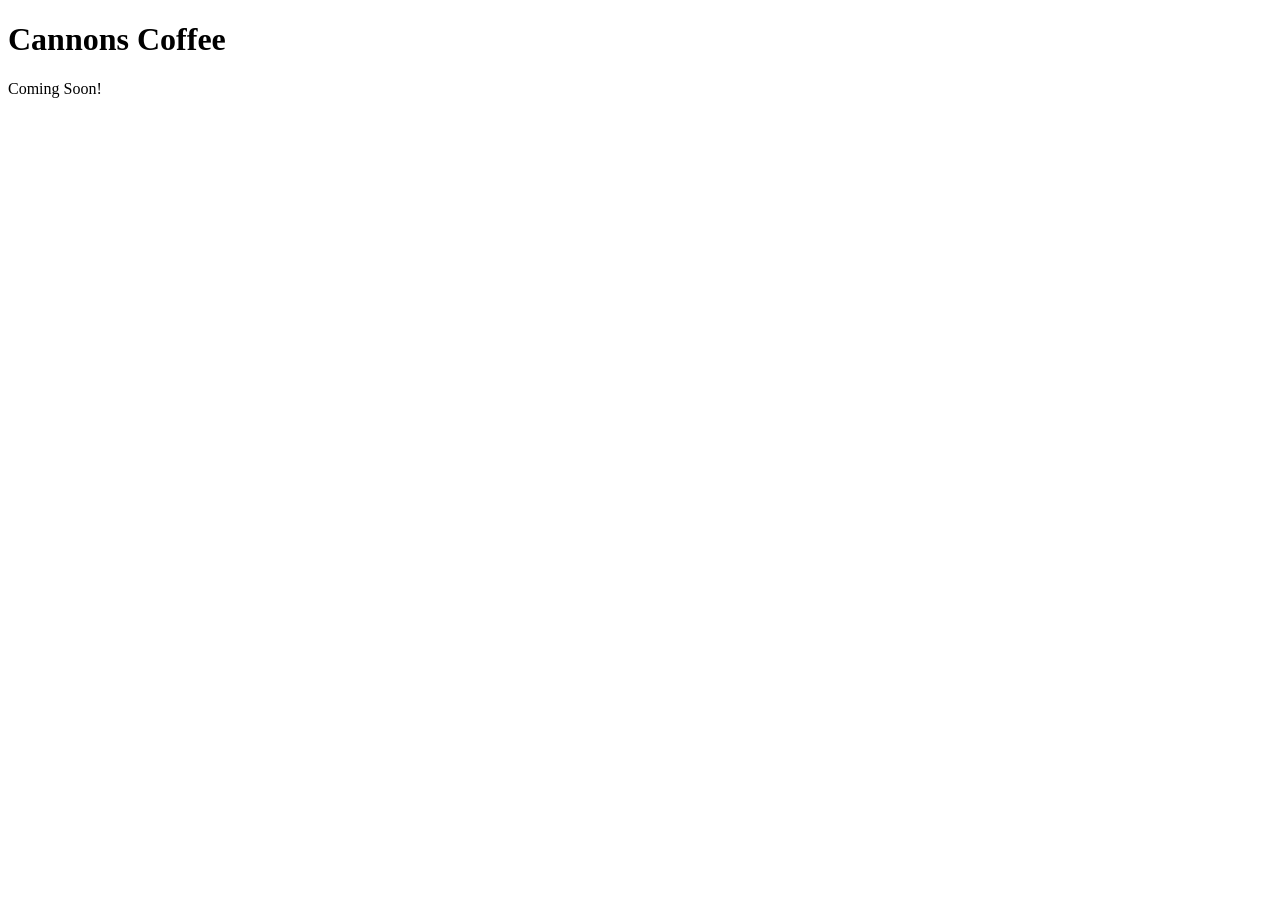
==== index.html @ a5be9b21 "initial commit" ====
<!DOCTYPE html>
<html lang="en">

<head>
    <meta charset="UTF-8">
    <meta name="viewport" content="width=device-width, initial-scale=1.0">
    <title>Document</title>
    <link rel="stylesheet" href="">
</head>

<body>
    <header>
        <h1>Cannons Coffee</h1>
    </header>
    <main>
        <p>Coming Soon!</p>
    </main>
    <footer>
    </footer>
</body>

</html>
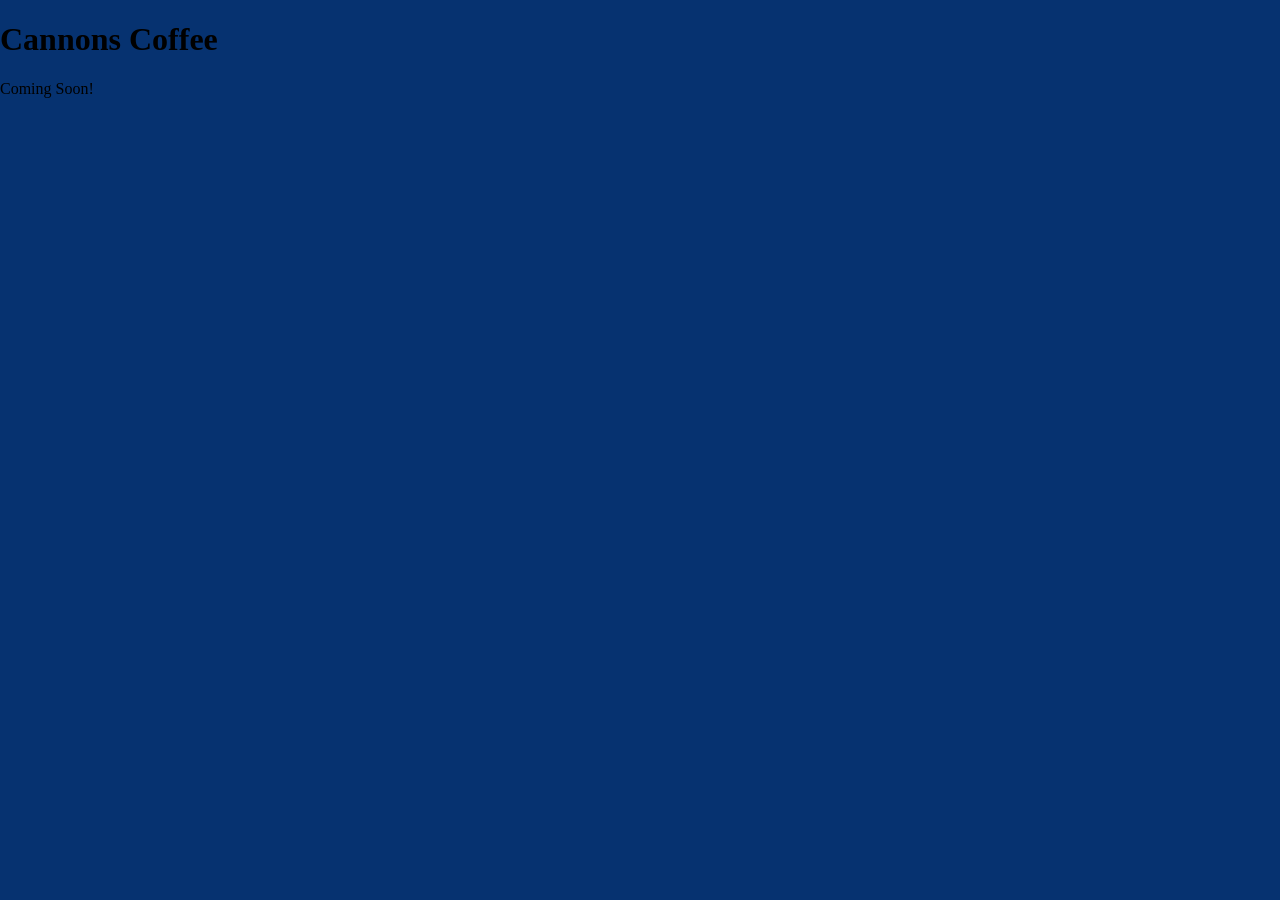
==== commit a76cd04e: "linked css to html" ====
--- a/index.html
+++ b/index.html
@@ -5,7 +5,7 @@
     <meta charset="UTF-8">
     <meta name="viewport" content="width=device-width, initial-scale=1.0">
     <title>Document</title>
-    <link rel="stylesheet" href="">
+    <link rel="stylesheet" href="./CSS/style.css">
 </head>
 
 <body>
--- a/CSS/style.css
+++ b/CSS/style.css
@@ -0,0 +1,16 @@
+/* BASIC FORMATTING */
+html {
+  box-sizing: border-box;
+}
+*,
+*:before,
+*:after {
+  box-sizing: inherit;
+}
+
+body {
+  color: black;
+  background-color: #063270;
+  margin: 0;
+  padding: 0;
+}
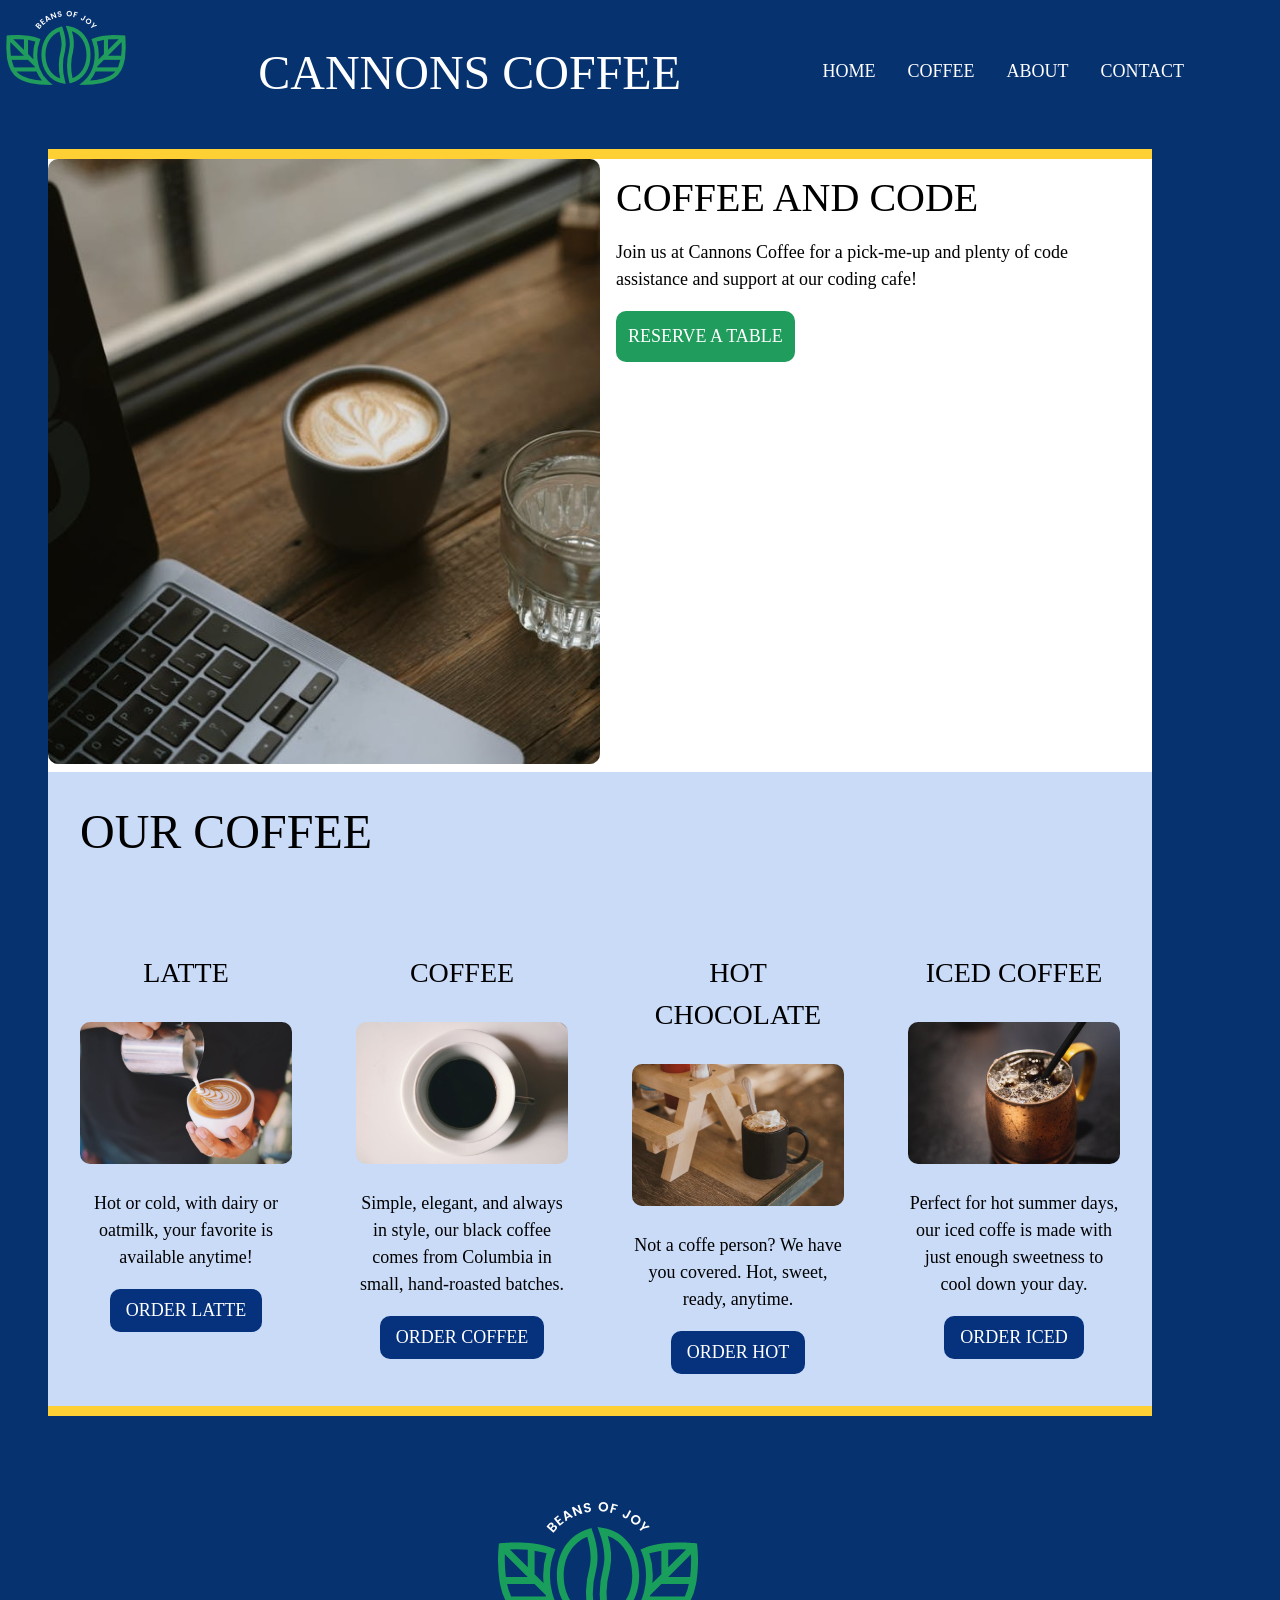
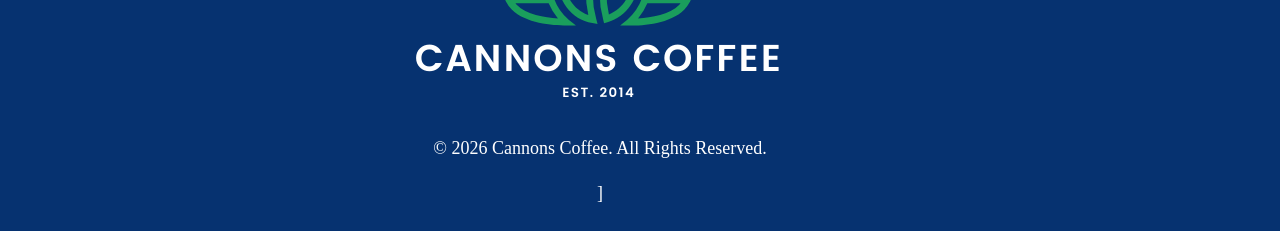
==== commit f7e3cc6b: "add styles and html" ====
--- a/index.html
+++ b/index.html
@@ -1,5 +1,6 @@
 <!DOCTYPE html>
 <html lang="en">
+
 
 <head>
     <meta charset="UTF-8">
@@ -9,14 +10,81 @@
 </head>
 
 <body>
-    <header>
-        <h1>Cannons Coffee</h1>
-    </header>
-    <main>
-        <p>Coming Soon!</p>
-    </main>
-    <footer>
-    </footer>
+    <div class="wrapper">
+        <header>
+            <div class="logo"> <a> <img src="./images/logo-nav.png" alt="Cannons Coffee, Beans of Joy"></a>
+            </div>
+            <h1>Cannons Coffee</h1>
+            <nav>
+                <ul>
+                    <li><a href="index.html" target="_blank">Home</a> </li>
+                    <li><a href="latte.html" target="_blank">Coffee</a></li>
+                    <li><a href="https://www.starbucks.com/" target="_blank">About</a></li>
+                    <li><a href="mailto:jennford1512@gmail.com">Contact</a></li>
+                </ul>
+            </nav>
+        </header>
+
+        <main>
+            <div class="container">
+                <div class="child1">
+                    <a> <img class="coffeecomp" src="images/coffee-computer.jpg"
+                            alt="Alt text: Laptop with a cup of coffee and a glass of water"></a>
+                </div>
+
+                <div class="child2">
+                    <h2>Coffee and Code </h2>
+                    <p>Join us at Cannons Coffee for a pick-me-up and plenty of code assistance and support at our
+                        coding cafe! </p>
+                    <a href="https://www.google.com/" class="button1"> reserve a table</a>
+                </div>
+            </div>
+
+            <div class="title">
+                <h1>OUR COFFEE</h1>
+            </div>
+
+            <div class="container2">
+
+                <div class="card">
+
+                    <h3>latte</h3>
+
+                    <img src="./images/latte.jpg" alt="latte in a cup">
+                    <p>Hot or cold, with dairy or oatmilk, your favorite is available anytime!</p>
+                    <a href="" class="button2"> order latte </a>
+                </div>
+                <div class="card">
+                    <h3>Coffee</h3>
+                    <img src="./images/coffee.jpg" alt="coffee in a cup">
+                    <p>Simple, elegant, and always in style, our black coffee comes from Columbia in small,
+                        hand-roasted batches.</p>
+                    <a href="" class="button3"> order coffee</a>
+                </div>
+                <div class="card">
+                    <h3>Hot Chocolate</h3>
+                    <img src="./images/hotchoc.jpg" alt="Hot chocolate in a cup with whipped cream" />
+                    <p>Not a coffe person? We have you covered. Hot, sweet, ready, anytime.</p>
+                    <a href="" class="button4">Order hot</a>
+
+                </div>
+                <div class="card">
+                    <h3> Iced Coffee</h3>
+                    <img src="./images/iced.jpg" alt="Iced coffe in a mug with a straw">
+                    <p> Perfect for hot summer days, our iced coffe is made with just enough sweetness to cool down your
+                        day.
+                    </p>
+                    <a href="" class="button5"> Order Iced</a>
+                </div>
+            </div>
+
+        </main>
+        <footer>
+            <center><img src="images/logo-footer.png" alt="Cannons Coffee, Beans of Joy!">
+                <p>&copy; 2026 Cannons Coffee. All Rights Reserved.</p>]
+            </center>
+        </footer>
+    </div>
 </body>
 
 </html>
--- a/CSS/style.css
+++ b/CSS/style.css
@@ -1,3 +1,5 @@
+@import url('https://fonts.googleapis.com/css2?family=Montserrat:ital,wght@0,100..900;1,100..900&display=swap');
+
 /* BASIC FORMATTING */
 html {
   box-sizing: border-box;
@@ -8,9 +10,238 @@
   box-sizing: inherit;
 }
 
+
+:root {
+--black: #000000;
+--catalina: #06327d;
+--bluetiful: #2b70e4;
+--vegan: #209d5c;
+--sunglow: #ffd034;
+--white: #ffffff;
+--lightblue: #cadbf8;
+--border-radius: 10px;
+--montserrat: Monserrat;
+
+ }
+
 body {
-  color: black;
+  font-family: var(--Montserrat);
+  line-height: 1.5;
+  font-size: 1.125rem;
+  color: var(--black);
   background-color: #063270;
   margin: 0;
   padding: 0;
-}
+  border-radius: 10px;
+}
+main {
+  text-align: center;
+  border-bottom: 10px solid var(--sunglow);
+  border-top: 10px solid var(--sunglow);
+ margin: 3rem;
+ padding: 0;
+}
+h1 {
+line-height: 1.1667;
+font-size: 3rem;
+font-weight: 300;
+text-transform: uppercase;
+margin: 0;
+display: inline-block;
+}
+h2 {
+line-height: 1.1667;
+font-size: 2.5rem;
+font-weight: 300;
+text-transform: uppercase;
+margin: 0;
+}
+h3 {
+  font-weight: 300;
+  font-size: 1.75rem;
+  display: inline-block;
+  text-transform: uppercase;
+}
+.title {
+  text-align: left;
+  background-color: var(--lightblue);
+  padding: 2rem;
+  margin: 0;
+  font-weight: 300;
+  }
+img {
+  max-width: 100%;
+  border-radius: 10px;
+}
+.wrapper {
+  max-width: 1200px;
+  padding: 0 auto;
+  margin: 0;
+  font-family: var(--Montserrat);
+  /* justify-content: center; */
+  /* display: grid;
+  grid-template-columns: 1fr;
+  gap: 1rem; */
+  }
+
+  .button1 {
+    text-transform: uppercase;
+    background-color: var(--vegan);
+    color: var(--white);
+    border-radius: 10px;
+    text-decoration: none;
+   display: inline-block;
+    padding: 0.75rem;
+
+  }
+  .button2 {
+    text-transform: uppercase;
+    background-color: var(--catalina);
+    color: var(--white);
+    border-radius: 10px;
+    text-decoration: none;
+     text-align: center;
+    display: inline-block;
+    margin: 0;
+    padding: 0.5rem 1rem;
+  }
+
+  .button3 {
+    text-transform: uppercase;
+    background-color: var(--catalina);
+    color: var(--white);
+    border-radius: 10px;
+    text-decoration: none;
+     text-align: center;
+    display: inline-block;
+    margin: 0;
+    padding: 0.5rem 1rem;
+  }
+  .button4 {
+    text-transform: uppercase;
+    background-color: var(--catalina);
+    color: var(--white);
+    border-radius: 10px;
+    text-decoration: none;
+     text-align: center;
+    display: inline-block;
+    margin: 0;
+    padding: 0.5rem 1rem;
+  }
+  .button5 {
+    text-transform: uppercase;
+    background-color: var(--catalina);
+    color: var(--white);
+    border-radius: 10px;
+    text-decoration: none;
+     text-align: center;
+    display: inline-block;
+    margin: 0;
+    padding: 0.5rem 1rem;
+  }
+   nav ul {
+  display: flex;
+  flex-flow: row wrap;
+  list-style-type: none;
+  align-items: center;
+  padding: 0;
+  margin: 0;
+}
+nav a {
+  display: block;
+  color: var(--white);
+  text-decoration: none;
+  padding: 1rem;
+  text-transform: uppercase;
+}
+  header {
+  text-align: center;
+  display: flex;
+  flex-flow: row wrap;
+  justify-content: space-between;
+  align-items: flex-end;
+  margin: 0;
+  padding: 0;
+  color: var(--white);
+}
+ 
+.logo {
+  display: flex;
+  justify-content: space-evenly;
+  padding: 0.4rem;
+  margin: 0;
+  /* align-items: center; */
+}
+
+.button {
+  text-transform: uppercase;
+  background-color: var(--catalina);
+  color: var(--white);
+  border-radius: 10px;
+  display: inline-block;
+  text-decoration: none;
+  padding: 0.5rem 1rem;
+}
+
+
+.container {
+  display: grid;
+  grid-template-columns: repeat(2, 1fr);
+  margin: 0;
+  padding: 0;
+/* gap: 1rem; */
+text-align: left;
+background-color: var(--white);
+}
+.container2 {
+   background-color: var(--lightblue);
+  grid-template-columns: 1fr 1fr 1fr 1fr;
+  display: grid;
+  gap: 4rem;
+  padding: 2rem;
+  margin: 0;
+
+}
+.child1 {
+  border-radius: 0;
+  padding: 0;
+  margin: 0;
+}
+.child2 {
+   padding: 1rem;
+}
+
+
+.coffeecomp {
+  width: 100%;
+
+}
+
+.movetoblue {
+  grid-column: 1/5;
+}
+
+footer {
+  color: var(--white);
+  padding: 1.5rem;
+  margin: 0;
+text-align: center;
+}
+/* .card img {
+  border-radius: var(--border-radius);
+} */
+
+
+@media (max-width: 650px) {
+  .container {
+     grid-template-columns: 1fr 1fr 1fr 1fr;
+     gap: 2rem;
+  }
+}
+
+@media (max-width: 1000px) {
+  header {
+   justify-content: center;
+    
+  }
+}
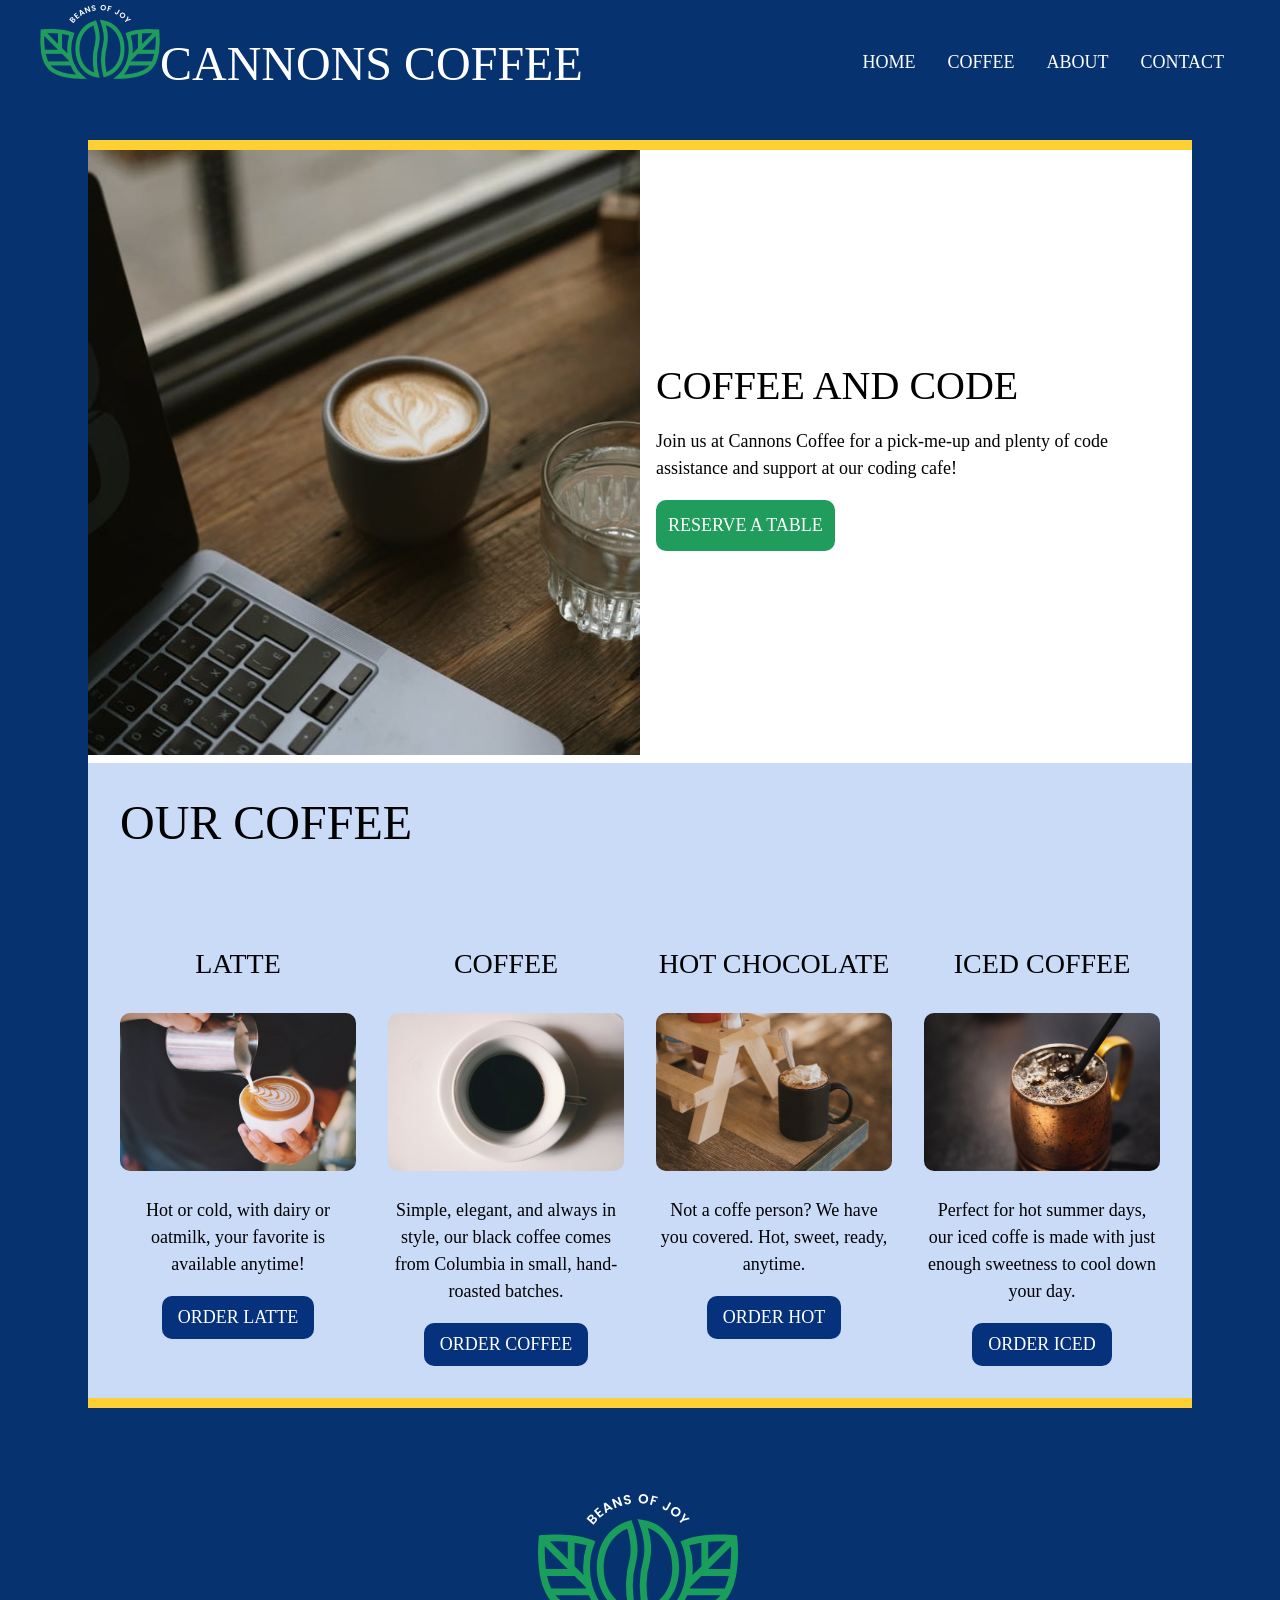
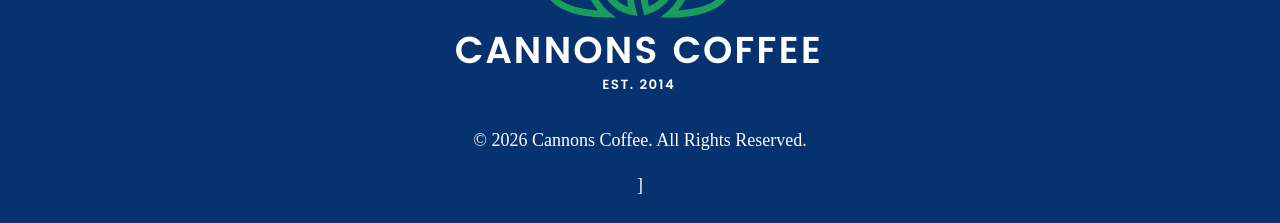
==== commit 91cf1126: "compltede styles and html" ====
--- a/index.html
+++ b/index.html
@@ -12,9 +12,9 @@
 <body>
     <div class="wrapper">
         <header>
-            <div class="logo"> <a> <img src="./images/logo-nav.png" alt="Cannons Coffee, Beans of Joy"></a>
-            </div>
-            <h1>Cannons Coffee</h1>
+
+
+            <h1><img src="./images/logo-nav.png" alt="Cannons Coffee, Beans of Joy">Cannons Coffee</h1>
             <nav>
                 <ul>
                     <li><a href="index.html" target="_blank">Home</a> </li>
@@ -28,15 +28,15 @@
         <main>
             <div class="container">
                 <div class="child1">
-                    <a> <img class="coffeecomp" src="images/coffee-computer.jpg"
-                            alt="Alt text: Laptop with a cup of coffee and a glass of water"></a>
+                    <img class="coffeecomp" src="images/coffee-computer.jpg"
+                            alt="Laptop with a cup of coffee and a glass of water">
                 </div>
 
                 <div class="child2">
                     <h2>Coffee and Code </h2>
                     <p>Join us at Cannons Coffee for a pick-me-up and plenty of code assistance and support at our
                         coding cafe! </p>
-                    <a href="https://www.google.com/" class="button1"> reserve a table</a>
+                    <a href="https://www.google.com/" class="button1" target="_blank"> reserve a table</a>
                 </div>
             </div>
 
--- a/CSS/style.css
+++ b/CSS/style.css
@@ -68,15 +68,16 @@
   padding: 2rem;
   margin: 0;
   font-weight: 300;
+ 
   }
 img {
   max-width: 100%;
-  border-radius: 10px;
+
 }
 .wrapper {
   max-width: 1200px;
-  padding: 0 auto;
-  margin: 0;
+  padding: 0;
+  margin: 0 auto;
   font-family: var(--Montserrat);
   /* justify-content: center; */
   /* display: grid;
@@ -158,7 +159,7 @@
   text-align: center;
   display: flex;
   flex-flow: row wrap;
-  justify-content: space-between;
+  justify-content: center;
   align-items: flex-end;
   margin: 0;
   padding: 0;
@@ -195,12 +196,16 @@
 }
 .container2 {
    background-color: var(--lightblue);
-  grid-template-columns: 1fr 1fr 1fr 1fr;
+  grid-template-columns: 1fr;
   display: grid;
   gap: 4rem;
   padding: 2rem;
   margin: 0;
-
+  
+
+}
+.container2 img {
+  border-radius: 10px;
 }
 .child1 {
   border-radius: 0;
@@ -209,6 +214,8 @@
 }
 .child2 {
    padding: 1rem;
+   align-self: center;
+   
 }
 
 
@@ -232,16 +239,22 @@
 } */
 
 
-@media (max-width: 650px) {
-  .container {
-     grid-template-columns: 1fr 1fr 1fr 1fr;
+@media (min-width: 650px) {
+  .container2 {
+     grid-template-columns: 1fr 1fr;
      gap: 2rem;
   }
-}
-
-@media (max-width: 1000px) {
+
+}
+
+@media (min-width: 1000px) {
   header {
-   justify-content: center;
-    
-  }
-}
+   justify-content: space-between;
+  
+  }
+  .container2 {
+ grid-template-columns: 1fr 1fr 1fr 1fr;
+     gap: 2rem;
+  }
+ 
+}
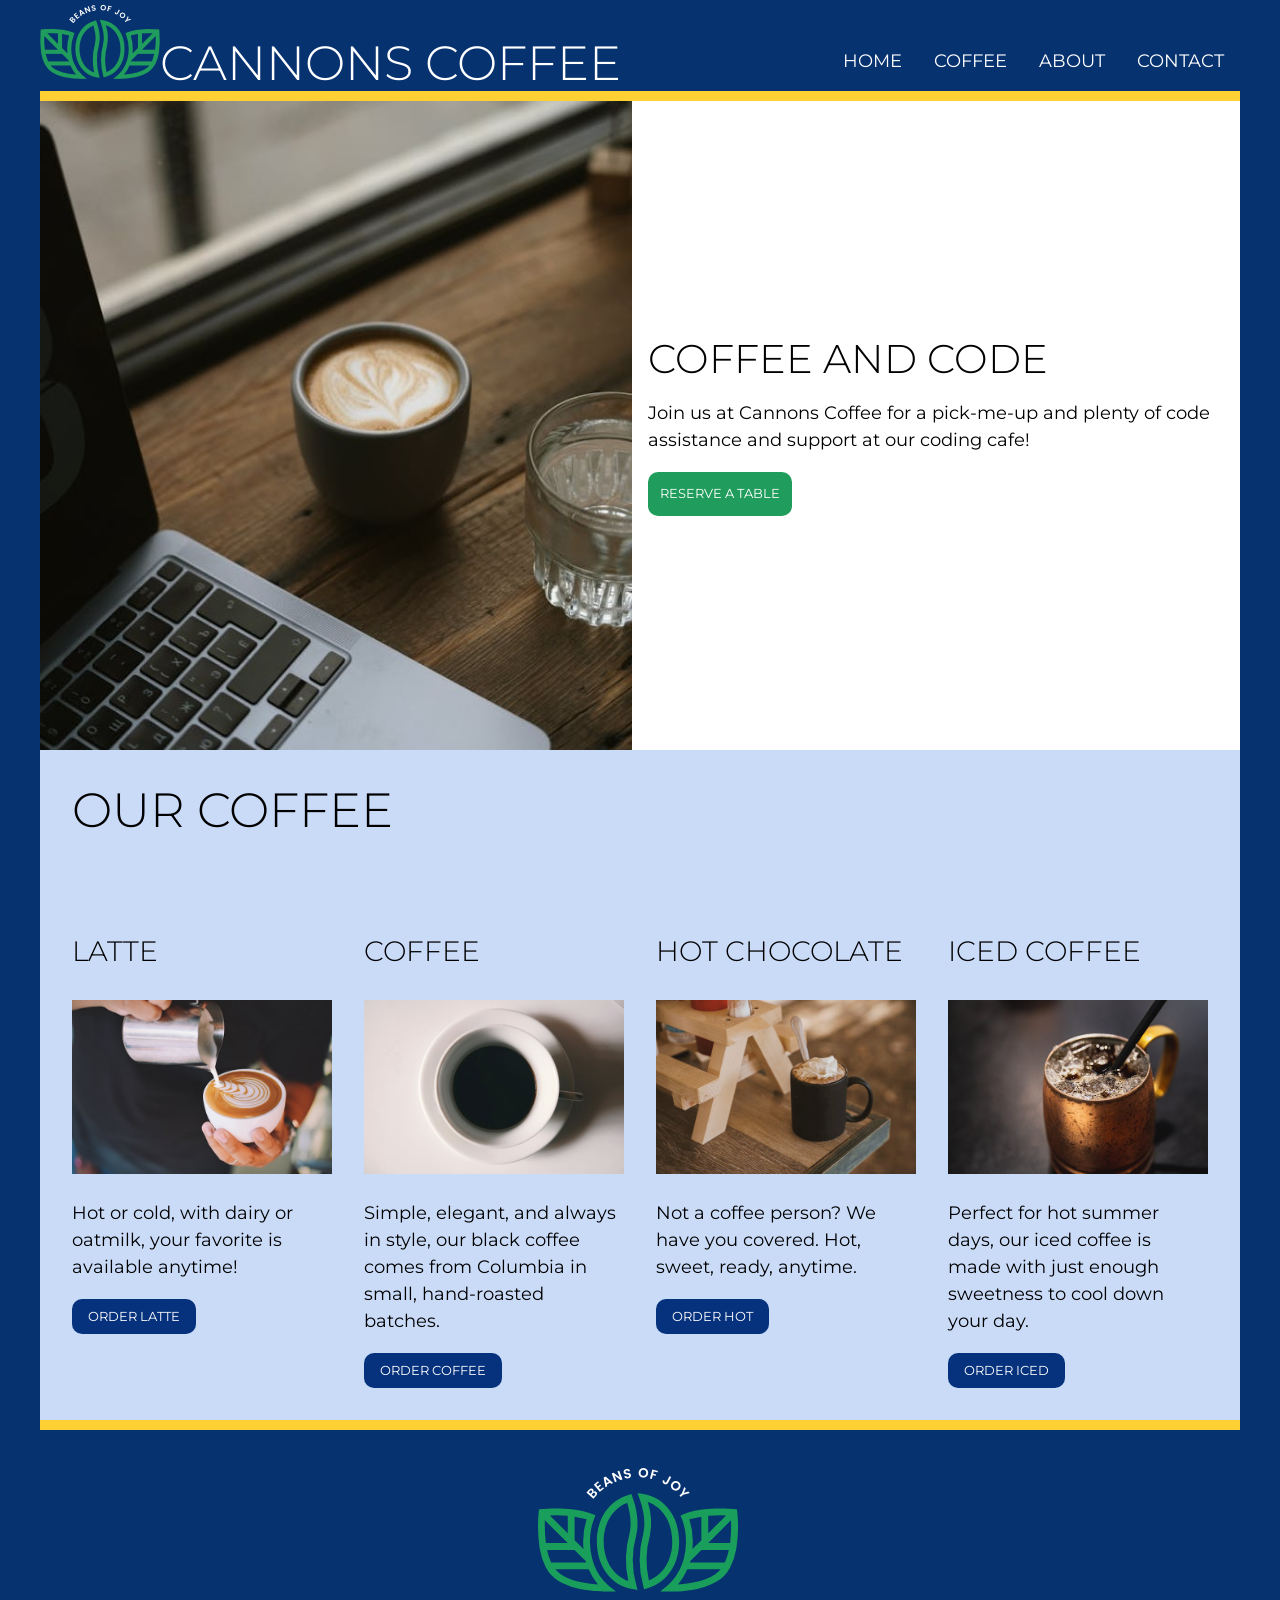
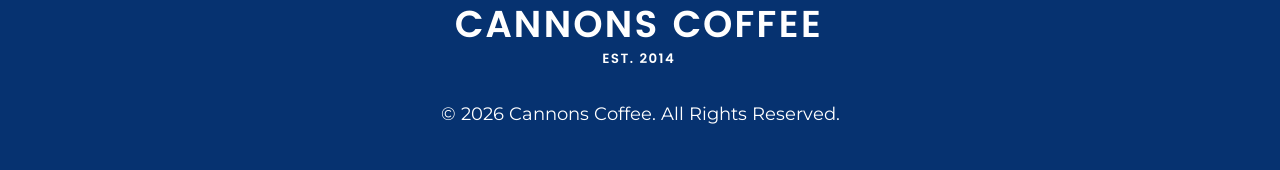
==== commit d587e801: "had to correct styles and also html" ====
--- a/index.html
+++ b/index.html
@@ -27,12 +27,10 @@
 
         <main>
             <div class="container">
-                <div class="child1">
-                    <img class="coffeecomp" src="images/coffee-computer.jpg"
-                            alt="Laptop with a cup of coffee and a glass of water">
-                </div>
 
-                <div class="child2">
+                <img class="coffeecomp" src="images/coffee-computer.jpg"
+                    alt="Laptop with a cup of coffee and a glass of water">
+                <div>
                     <h2>Coffee and Code </h2>
                     <p>Join us at Cannons Coffee for a pick-me-up and plenty of code assistance and support at our
                         coding cafe! </p>
@@ -64,14 +62,15 @@
                 <div class="card">
                     <h3>Hot Chocolate</h3>
                     <img src="./images/hotchoc.jpg" alt="Hot chocolate in a cup with whipped cream" />
-                    <p>Not a coffe person? We have you covered. Hot, sweet, ready, anytime.</p>
+                    <p>Not a coffee person? We have you covered. Hot, sweet, ready, anytime.</p>
                     <a href="" class="button4">Order hot</a>
 
                 </div>
                 <div class="card">
                     <h3> Iced Coffee</h3>
                     <img src="./images/iced.jpg" alt="Iced coffe in a mug with a straw">
-                    <p> Perfect for hot summer days, our iced coffe is made with just enough sweetness to cool down your
+                    <p> Perfect for hot summer days, our iced coffee is made with just enough sweetness to cool down
+                        your
                         day.
                     </p>
                     <a href="" class="button5"> Order Iced</a>
@@ -80,9 +79,9 @@
 
         </main>
         <footer>
-            <center><img src="images/logo-footer.png" alt="Cannons Coffee, Beans of Joy!">
-                <p>&copy; 2026 Cannons Coffee. All Rights Reserved.</p>]
-            </center>
+            <img src="images/logo-footer.png" alt="Cannons Coffee, Beans of Joy!">
+            <p>&copy; 2026 Cannons Coffee. All Rights Reserved.</p>
+
         </footer>
     </div>
 </body>
--- a/CSS/style.css
+++ b/CSS/style.css
@@ -20,25 +20,25 @@
 --white: #ffffff;
 --lightblue: #cadbf8;
 --border-radius: 10px;
---montserrat: Monserrat;
+--montserrat: Montserrat;
 
  }
 
 body {
-  font-family: var(--Montserrat);
+  font-family: var(--montserrat);
   line-height: 1.5;
   font-size: 1.125rem;
   color: var(--black);
   background-color: #063270;
   margin: 0;
-  padding: 0;
-  border-radius: 10px;
+  /* padding: 0; */
+  /* border-radius: 10px; */
 }
 main {
-  text-align: center;
+  text-align: left;
   border-bottom: 10px solid var(--sunglow);
   border-top: 10px solid var(--sunglow);
- margin: 3rem;
+ margin: 0;
  padding: 0;
 }
 h1 {
@@ -68,8 +68,8 @@
   padding: 2rem;
   margin: 0;
   font-weight: 300;
- 
-  }
+
+ }
 img {
   max-width: 100%;
 
@@ -78,11 +78,8 @@
   max-width: 1200px;
   padding: 0;
   margin: 0 auto;
-  font-family: var(--Montserrat);
-  /* justify-content: center; */
-  /* display: grid;
-  grid-template-columns: 1fr;
-  gap: 1rem; */
+
+
   }
 
   .button1 {
@@ -93,6 +90,7 @@
     text-decoration: none;
    display: inline-block;
     padding: 0.75rem;
+     font-size: .8rem;
 
   }
   .button2 {
@@ -105,6 +103,7 @@
     display: inline-block;
     margin: 0;
     padding: 0.5rem 1rem;
+     font-size: .8rem;
   }
 
   .button3 {
@@ -117,6 +116,7 @@
     display: inline-block;
     margin: 0;
     padding: 0.5rem 1rem;
+     font-size: .8rem;
   }
   .button4 {
     text-transform: uppercase;
@@ -128,6 +128,7 @@
     display: inline-block;
     margin: 0;
     padding: 0.5rem 1rem;
+     font-size: .8rem;
   }
   .button5 {
     text-transform: uppercase;
@@ -139,6 +140,7 @@
     display: inline-block;
     margin: 0;
     padding: 0.5rem 1rem;
+     font-size: .8rem;
   }
    nav ul {
   display: flex;
@@ -155,7 +157,8 @@
   padding: 1rem;
   text-transform: uppercase;
 }
-  header {
+ 
+header {
   text-align: center;
   display: flex;
   flex-flow: row wrap;
@@ -171,7 +174,7 @@
   justify-content: space-evenly;
   padding: 0.4rem;
   margin: 0;
-  /* align-items: center; */
+
 }
 
 .button {
@@ -183,50 +186,57 @@
   text-decoration: none;
   padding: 0.5rem 1rem;
 }
-
+.latte {
+  display: grid;
+  grid-template-columns: 1fr 1fr;
+  gap: 1rem;
+  text-align: left;
+  background-color: var(--white);
+  /* padding: 4rem; */
+  border-bottom: 5px solid var(--sunglow);
+  border-top: 5px solid var(--sunglow);
+}
 
 .container {
   display: grid;
   grid-template-columns: repeat(2, 1fr);
-  margin: 0;
-  padding: 0;
-/* gap: 1rem; */
+  gap: 1rem;
 text-align: left;
 background-color: var(--white);
+align-items: center;
 }
 .container2 {
    background-color: var(--lightblue);
   grid-template-columns: 1fr;
   display: grid;
-  gap: 4rem;
+  gap: 1rem;
   padding: 2rem;
   margin: 0;
   
 
 }
-.container2 img {
+/* .container2 img {
   border-radius: 10px;
-}
-.child1 {
-  border-radius: 0;
-  padding: 0;
-  margin: 0;
-}
+} */
+
 .child2 {
-   padding: 1rem;
+   padding: 2rem;
    align-self: center;
-   
-}
-
+
+   }
+/* .card {
+  padding: 0;
+  margin: 0 auto;
+} */
 
 .coffeecomp {
   width: 100%;
 
 }
 
-.movetoblue {
+/* .movetoblue {
   grid-column: 1/5;
-}
+} */
 
 footer {
   color: var(--white);
@@ -234,9 +244,6 @@
   margin: 0;
 text-align: center;
 }
-/* .card img {
-  border-radius: var(--border-radius);
-} */
 
 
 @media (min-width: 650px) {
@@ -250,11 +257,15 @@
 @media (min-width: 1000px) {
   header {
    justify-content: space-between;
+   flex-direction: row;
   
   }
   .container2 {
  grid-template-columns: 1fr 1fr 1fr 1fr;
      gap: 2rem;
   }
- 
-}
+  /* .child2 img {
+    max-width: 100%;
+
+  } */
+ }
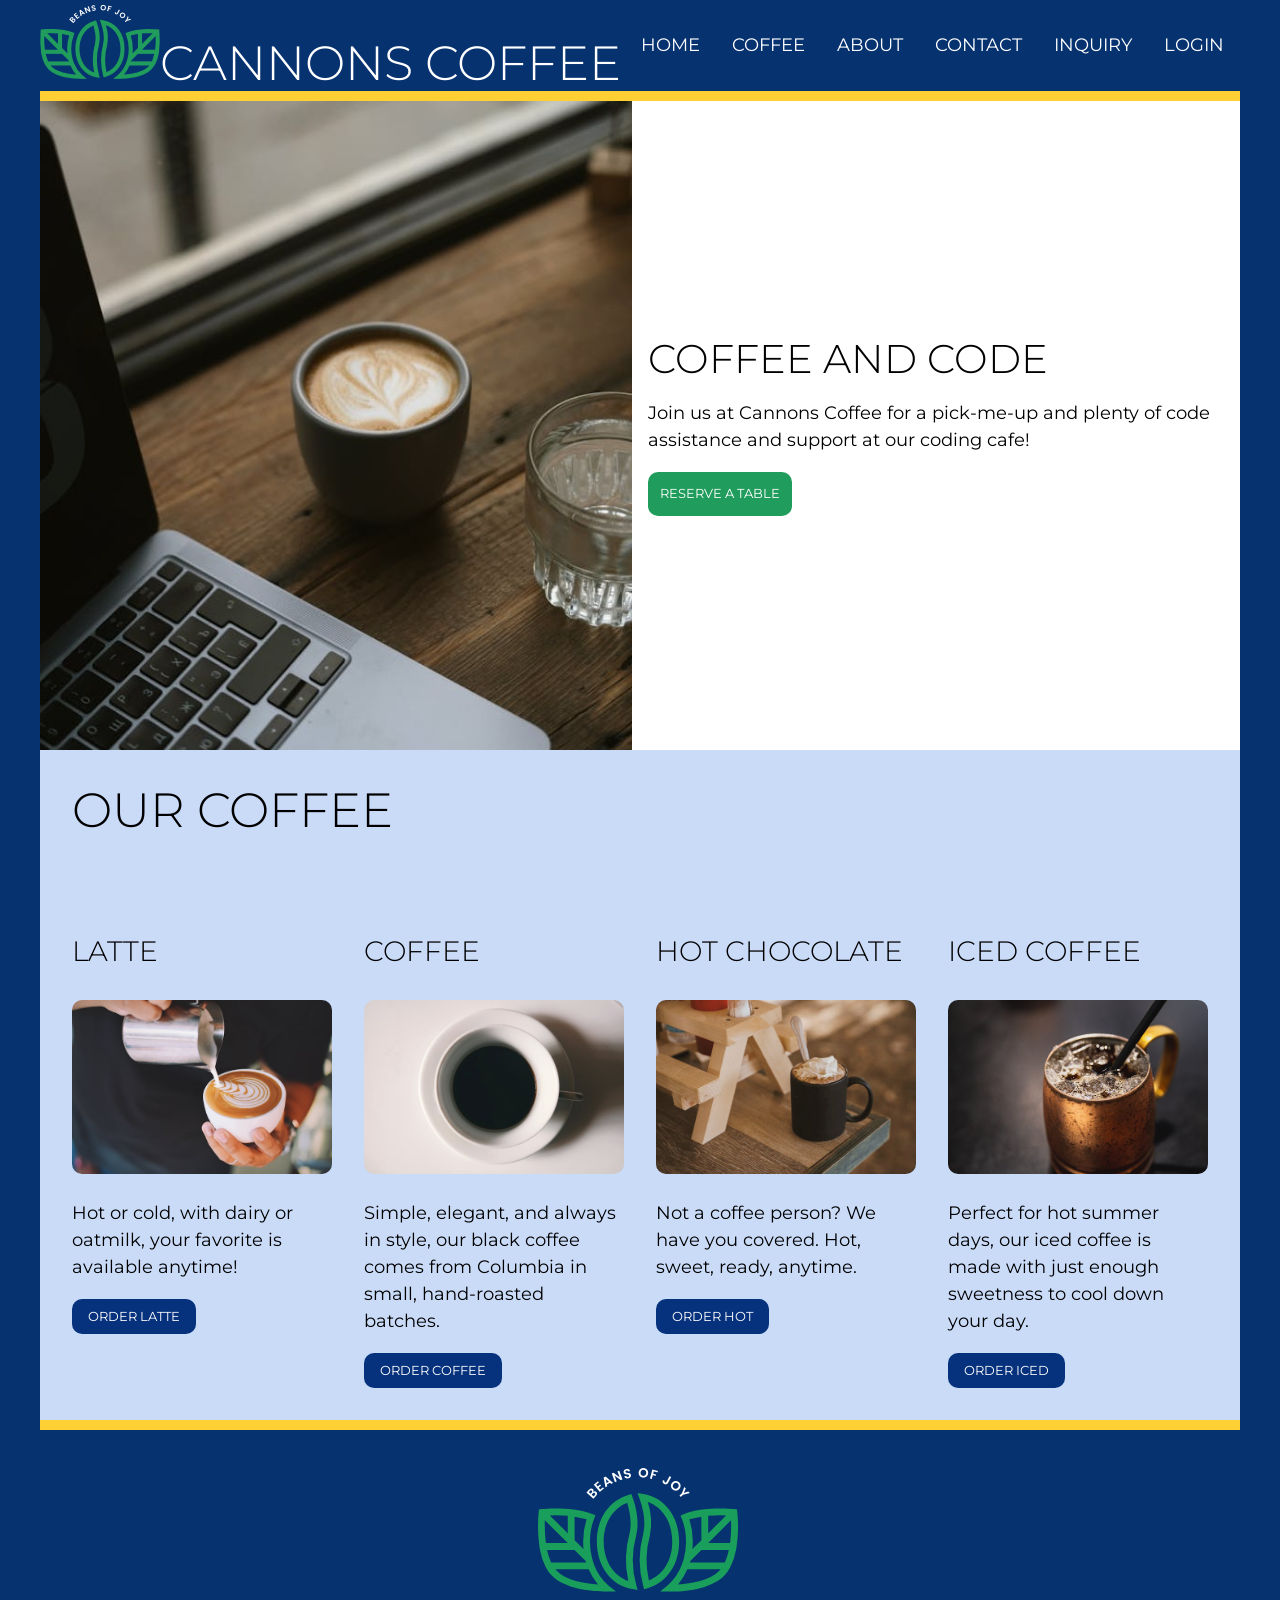
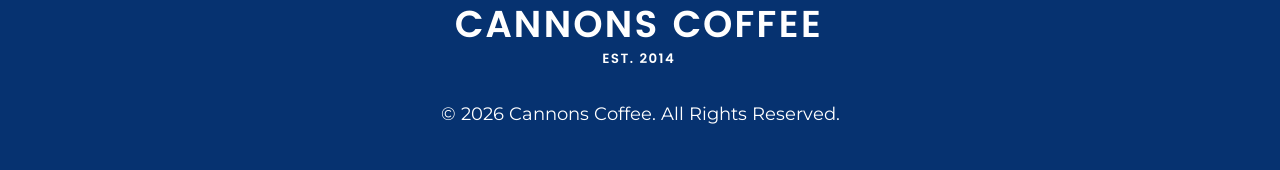
==== commit 3dbba6eb: "added JavaScript and also an inquiry and login HTML" ====
--- a/index.html
+++ b/index.html
@@ -21,6 +21,8 @@
                     <li><a href="latte.html" target="_blank">Coffee</a></li>
                     <li><a href="https://www.starbucks.com/" target="_blank">About</a></li>
                     <li><a href="mailto:jennford1512@gmail.com">Contact</a></li>
+                    <li><a href="inquiry.html" target="_blank">Inquiry</a></li>
+                    <li><a href="login.html" target="_blank">Login</a></li>
                 </ul>
             </nav>
         </header>
--- a/CSS/style.css
+++ b/CSS/style.css
@@ -31,8 +31,8 @@
   color: var(--black);
   background-color: #063270;
   margin: 0;
-  /* padding: 0; */
-  /* border-radius: 10px; */
+  padding: 0;
+  border-radius: 10px;
 }
 main {
   text-align: left;
@@ -163,10 +163,11 @@
   display: flex;
   flex-flow: row wrap;
   justify-content: center;
-  align-items: flex-end;
-  margin: 0;
-  padding: 0;
-  color: var(--white);
+  align-items: center;
+  margin: 0;
+  padding: 0;
+  color: var(--white);
+  
 }
  
 .logo {
@@ -174,6 +175,7 @@
   justify-content: space-evenly;
   padding: 0.4rem;
   margin: 0;
+  /* justify-content: center; */
 
 }
 
@@ -193,8 +195,7 @@
   text-align: left;
   background-color: var(--white);
   /* padding: 4rem; */
-  border-bottom: 5px solid var(--sunglow);
-  border-top: 5px solid var(--sunglow);
+
 }
 
 .container {
@@ -215,28 +216,22 @@
   
 
 }
-/* .container2 img {
-  border-radius: 10px;
-} */
+
 
 .child2 {
    padding: 2rem;
    align-self: center;
 
    }
-/* .card {
-  padding: 0;
-  margin: 0 auto;
-} */
+.card img {
+  border-radius: 10px;
+}
 
 .coffeecomp {
   width: 100%;
 
 }
 
-/* .movetoblue {
-  grid-column: 1/5;
-} */
 
 footer {
   color: var(--white);
@@ -264,8 +259,5 @@
  grid-template-columns: 1fr 1fr 1fr 1fr;
      gap: 2rem;
   }
-  /* .child2 img {
-    max-width: 100%;
-
-  } */
+  
  }
